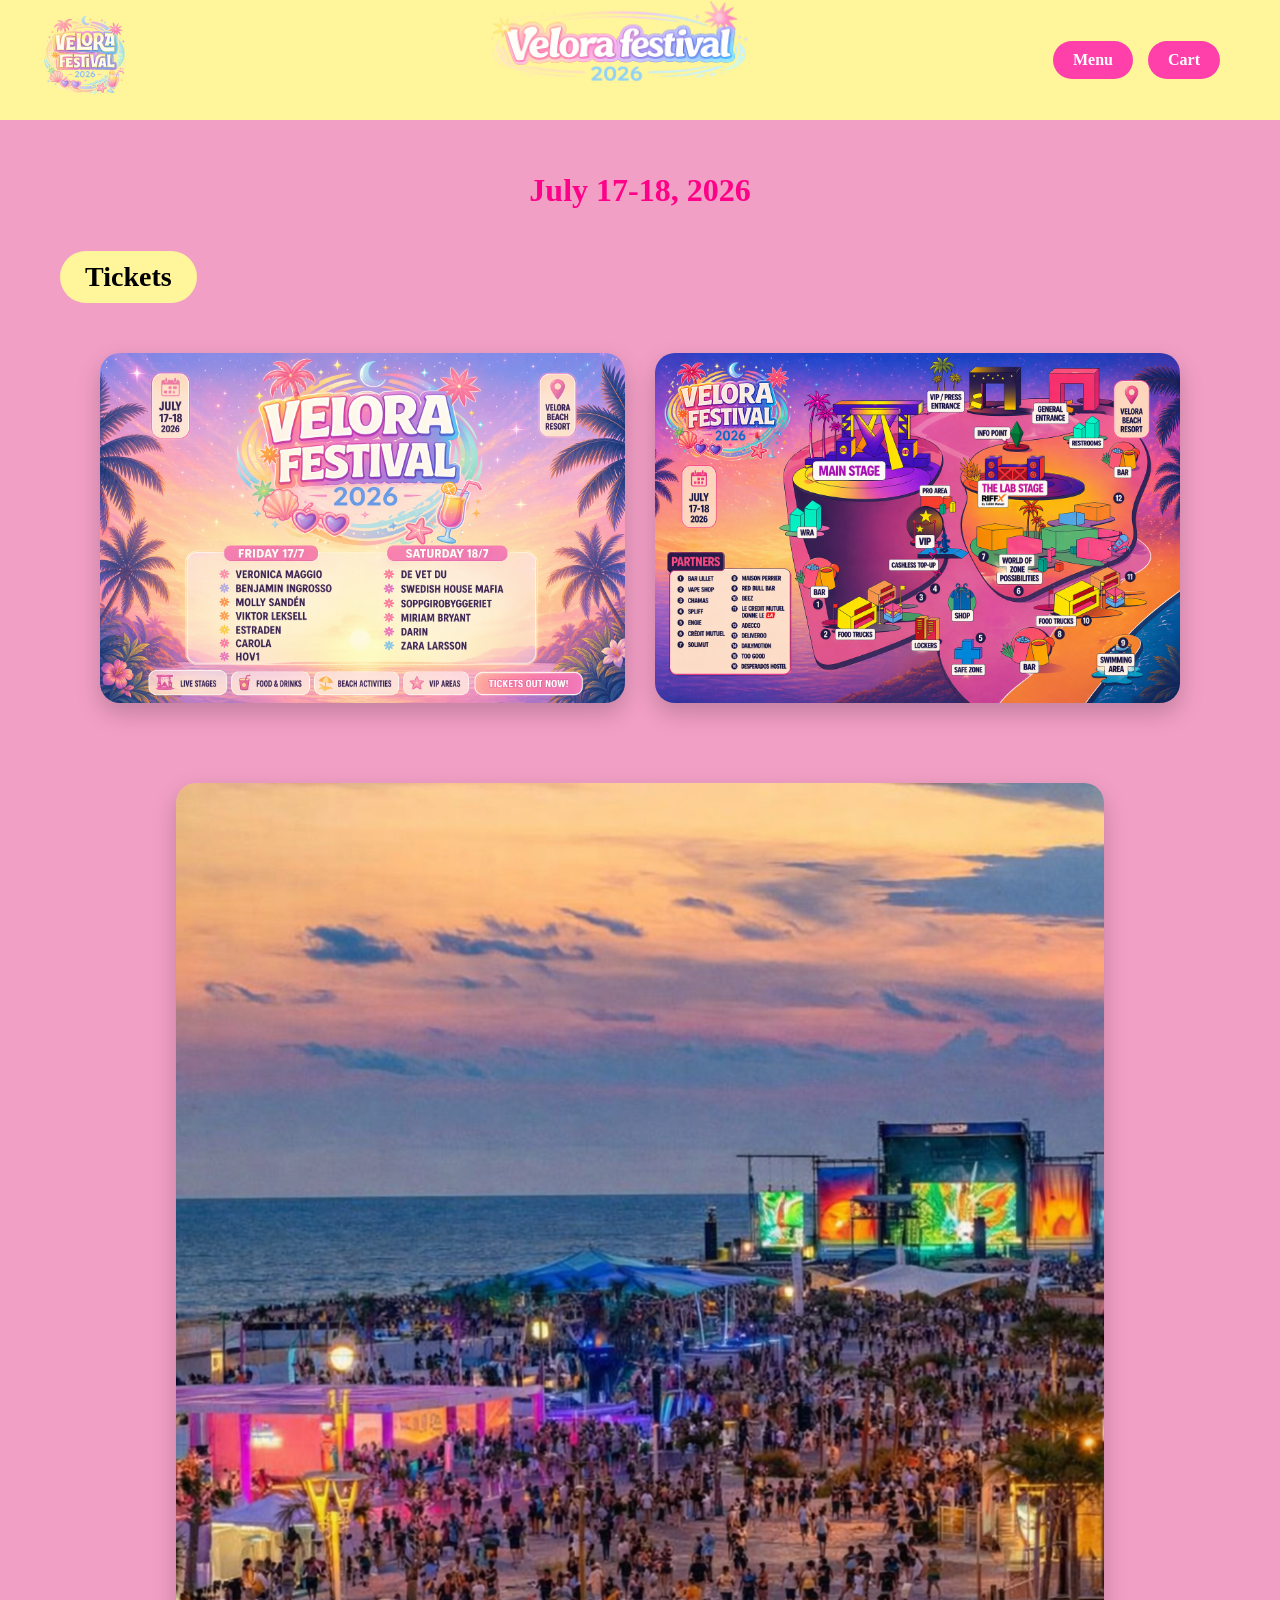
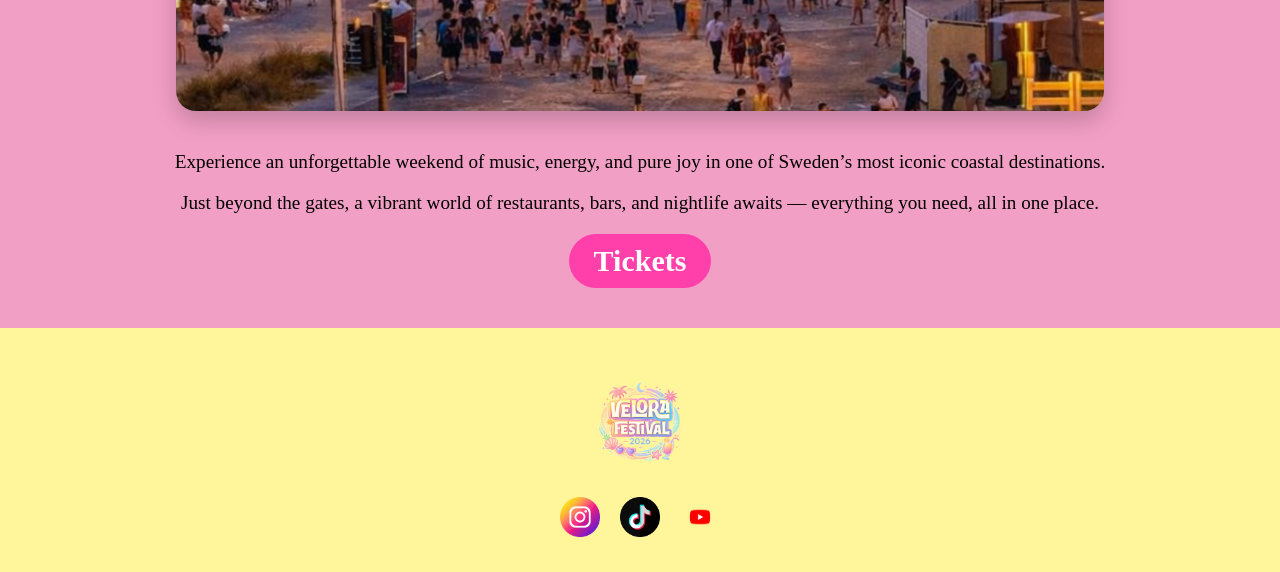
==== HTML/index.html @ 2a01ed22 "fixed logo placement" ====
<!doctype html>
<html lang="en">
  <head>
    <meta charset="UTF-8" />
    <meta name="viewport" content="width=device-width, initial-scale=1.0" />
    <link rel="stylesheet" href="../CSS/main.css" />

    <title>velora.com</title>
  </head>

  <body>
    <main class="container">
      <header class="header">
        <div class="left">
          <a href="index.html">
            <img src="../images/logoall.png" class="logo-small" alt="Logo 1" />
          </a>
        </div>

        <div class="center">
          <a href="index.html">
            <img src="../images/logo.png" class="logo-large" alt="Logo 2" />
          </a>
        </div>

        <div class="nav-right">
          <a href="menu.html" class="menu-btn">Menu</a>
          <a href="cart.html" class="menu-btn">Cart</a>
        </div>
      </header>

      <!--Hero Section-->
      <section class="hero">
        <p class="date">July 17-18, 2026</p>
      </section>

      <a href="ticketpage.html" class="ticket-yellow">Tickets</a>

      <!--Media Section-->
      <section class="gallery">
        <div class="top-images">
          <img src="../images/overview1.png" alt="Festival Overview Artists" />
          <img src="../images/overview2.png" alt="Festival Overview Map" />
        </div>

        <div class="bottom-image">
          <img src="../images/festival_square.png" alt="Festival Image" />
        </div>
      </section>

      <!--Text Section-->
      <section class="text">
        <p>
          Experience an unforgettable weekend of music, energy, and pure joy in
          one of Sweden’s most iconic coastal destinations.
        </p>
        <p>
          Just beyond the gates, a vibrant world of restaurants, bars, and
          nightlife awaits — everything you need, all in one place.
        </p>
      </section>

      <!--Button Section-->
      <a href="ticketpage.html" class="ticket-pink">Tickets</a>
    </main>
    <footer class="menu-footer">
      <a href="index.html">
        <img src="../images/logoall.png" class="logo-small" alt="Logo 1" />
      </a>

      <div class="socials">
        <a href="#">
          <img
            src="../images/instagram.png"
            class="socials-icon"
            alt="Instagram"
          />
        </a>
        <a href="#">
          <img
            src="../images/tiktoklogo.png"
            class="socials-icon"
            alt="TikTok"
          />
        </a>
        <a href="#">
          <img
            src="../images/youtubelogo.webp"
            class="socials-icon"
            alt="YouTube"
          />
        </a>
      </div>
    </footer>
  </body>
</html>
---- CSS/main.css ----
body {
  background-color: rgb(242, 159, 197);
  margin: 0;
  overflow-x: hidden;
  padding-top: 120px;
}

.header {
  background-color: rgb(255, 245, 155);
  height: 120px;
  width: 100%;
  position: fixed;
  top: 0;
  left: 0;
  z-index: 1000;
  display: flex;
  align-items: center;
  justify-content: space-between;
  padding: 0 40px;
  box-sizing: border-box;
}

.center {
  position: absolute;
  left: 50%;
  transform: translateX(-50%);
}
.right {
  margin-left: auto;
  display: flex;
  gap: 15px;
}

.footer {
  background-color: rgb(255, 245, 155);
  height: 80px;
  width: 100%;
  position: fixed;
}
.container {
  width: 100%;
  max-width: 1200px;
  margin: 0 auto;
  padding: 20px;
  box-sizing: border-box;
}

a {
  text-decoration: none;
  color: inherit;
}

.logo-small {
  width: 90px;
  height: auto;
}

.logo-large {
  width: 420px;
  max-width: 90%;
}

.nav {
  display: flex;
  gap: 15px;
}

.menu-btn {
  background: rgb(255, 64, 170);
  color: white;
  border-radius: 40px;
  padding: 10px 20px;
  font-size: 16px;
  font-weight: bold;
}

/*hero*/
.hero {
  text-align: center;
}

.date {
  color: rgb(255, 0, 136);
  font-size: 32px;
  font-weight: bold;
}

.ticket-yellow {
  display: inline-block;
  margin: 10px auto;
  background: rgb(255, 245, 155);
  color: black;
  border: none;
  border-radius: 40px;
  padding: 10px 25px;
  font-size: 28px;
  font-weight: bold;
}
.ticket-pink {
  display: inline-block;
  margin: 20px auto;
  background: rgb(251, 85, 171);
  color: black;
  border: none;
  border-radius: 40px;
  padding: 10px 25px;
  font-size: 28px;
  font-weight: bold;
}

.gallery {
  width: 100%;
}

.top-images {
  display: grid;
  grid-template-columns: 1fr 1fr;
  gap: 30px;
  padding: 40px;
}
.top-images img {
  width: 100%;
  height: auto;
  border-radius: 20px;
  box-shadow: 0 10px 25px rgba(0, 0, 0, 0.2);
}

.top-images img:hover {
  transform: scale(1.03);
  transition: 0.3s ease;
}

.bottom-image img {
  width: 80%;
  display: block;
  margin: 40px auto;
  border-radius: 20px;
  box-shadow: 0 10px 25px rgba(0, 0, 0, 0.2);
}

.text {
  text-align: center;
  font-size: 1.2em;
  color: rgb(0, 0, 0);
}

.artists {
  text-align: center;
  padding: 40px 0;
}

.image-container {
  position: relative;
  width: 95%;
  max-width: 900px;
  margin: 0 auto;
}
.artist-img {
  width: 100%;
  height: auto;
  display: block;
  margin: 0 auto 10px auto;
}
.overlay {
  position: absolute;
  top: 0;
  left: 0;
  width: 100%;
  height: 100%;
  display: flex;
  flex-direction: column;
  justify-content: flex-start;
  align-items: center;
  text-align: center;
  color: white;
}
.overlay h1 {
  color: white;
  font-size: 40px;
  margin: 20px;
}
.columns {
  display: flex;
  justify-content: center;
  gap: 80px;
}
.col {
  width: 40%;
}
.col h2 {
  color: white;
  font-size: 38px;
  margin-bottom: 10px;
}
.col p {
  margin: 8px 0;
  font-size: 28px;
  font-weight: bold;
  color: rgb(255, 255, 255);
}
.ticket-pink {
  display: block;
  margin: 20px auto;
  background: rgb(255, 64, 170);
  color: white;
  border: none;
  border-radius: 40px;
  padding: 10px 25px;
  font-size: 30px;
  font-weight: bold;
  width: fit-content;
}
.tickets-body {
  margin: 0;
  background-color: rgb(242, 159, 197);
  font-family: Georgia, serif;
}

.ticket-title {
  display: block;
  margin: 40px auto;
  text-align: center;
}

.ticket-logo-small {
  width: 140px;
}
.ticket-hero {
  text-align: center;
  margin-top: 20px;
}
.ticket-logo-large {
  width: 440px;
  max-width: 90%;
}
.ticket-list {
  width: 80%;
  margin: 0 auto;
  display: flex;
  flex-direction: column;
  gap: 25px;
}
.ticket-row {
  display: grid;
  grid-template-columns: 150px 1fr 150px;
  align-items: center;
  gap: 30px;
  margin-bottom: 18px;
  background: rgb(247, 189, 219);
  border-radius: 20px;
  padding: 20px;
  box-shadow: 0 8px 20px rgba(0, 0, 0, 0.15);
}
.ticket-row img {
  width: 150px;
  height: 150px;
  object-fit: cover;
}

.ticket-row:hover {
  transform: translateY(-5px);
  box-shadow: 0 12px 25px rgba(0, 0, 0, 0.2);
  transition: 0.2s ease;
}

.ticket-info h2 {
  font-size: 28px;
  margin: 0;
  color: black;
}
.ticket-info p {
  font-size: 22px;
  font-weight: bold;
  margin: 8px 0 0 0;
  color: black;
}
.ticket-row button {
  background: rgb(255, 64, 170);
  color: white;
  border: none;
  border-radius: 40px;
  padding: 16px 18px;
  font-size: 22px;
  font-weight: bold;
  font-family: Georgia, serif;
}
.small-row img {
  width: 145px;
  height: 145px;
}
.small-row {
  margin-top: 35px;
}
.hotel-page {
  width: 1100%;
  max-width: 95%;
  margin: 80px auto 0 auto;
  background: rgb(247, 189, 219);
  padding: 40px 25px 30px;
  box-sizing: border-box;
}
.hotel-title {
  text-align: center;
  color: rgb(255, 0, 140);
  font-size: 48px;
  margin-bottom: 40px;
}
.hotel-subtitle {
  text-align: center;
  color: rgb(255, 62, 168);
  font-size: 32px;
  margin-bottom: 20px;
}
.hotel-description {
  text-align: center;
  color: rgb(255, 99, 185);
  font-size: 28px;
  margin-bottom: 30px;
}
.hotel-list {
  display: flex;
  flex-direction: column;
  gap: 20px;
}
.hotel-card {
  display: flex;
  align-items: center;
  gap: 30px;
}
.hotel-card img {
  width: 450px;
  height: 450px;
  object-fit: cover;
  display: block;
  flex-shrink: 0;
}
.hotel-info h2 {
  font-size: 28px;
  margin: 0 0 18px 0;
  color: black;
}
.hotel-info p {
  font-size: 24px;
  margin: 0 0 10px 0;
  color: black;
}
.book-btn {
  background: rgb(255, 64, 170);
  color: white;
  border: none;
  border-radius: 40px;
  padding: 12px 30px;
  font-size: 18px;
  font-weight: bold;
}
.menu-page {
  background-color: rgb(242, 159, 197);
  margin: 0;
}
.menu-container {
  text-align: center;
  margin-top: 140px;
}
.menu-title {
  font-size: 55px;
  color: rgb(255, 0, 140);
  margin-bottom: 40px;
}
.menu-links {
  display: flex;
  flex-direction: column;
  gap: 20px;
}
.menu-links a {
  text-decoration: none;
  font-size: 28px;
  color: rgb(255, 51, 163);
  font-weight: bold;
}
.menu-circle {
  width: 200px;
  height: 200px;
  border-radius: 50%;
  object-fit: cover;
  margin: 50px auto;
  display: block;
}
.menu-footer {
  background-color: rgb(255, 245, 155);
  width: 100%;
  text-align: center;
  padding: 30px 0;
}
.socials {
  display: flex;
  justify-content: center;
  gap: 20px;
  font-size: 18px;
  font-weight: bold;
}
.socials a {
  text-decoration: none;
  color: black;
}
.socials-icon {
  width: 40px;
  height: 40px;
  object-fit: contain;
}
.cart-body {
  margin: 0;
  padding: 0;
  background: white;
  font-family: Georgia, serif;
}
.cart-page {
  width: 100%;
  min-height: 100vh;
  background: rgb(247, 189, 219);
}
.cart-header {
  height: 90px;
  background: rgb(255, 245, 155);
  display: flex;
  align-items: center;
  justify-content: space-between;
  padding: 0 10px;
}
.cart-header .logo-small {
  width: 90px;
}
.cart-nav {
  display: flex;
  align-items: center;
  gap: 12px;
}
.cart-icon {
  font-size: 28px;
}
.menu-btn {
  background: rgb(255, 64, 170);
  color: white;
  border-radius: 40px;
  padding: 10px 20px;
  font-size: 16px;
  font-weight: bold;
}
.cart-content {
  flex: 1;
  padding: 40px 20px;
  max-width: 900px;
  margin: 0 auto;
  text-align: center;
}
.cart-title-row {
  position: relative;
  margin-top: 40px;
  text-align: center;
}
.cart-title-row h1 {
  margin: 0;
  color: rgb(76, 166, 255);
  font-size: 34px;
}
.black-arrow {
  position: static;
}
.cart-item {
  display: flex;
  flex-direction: column;
  align-items: center;
  gap: 15px;
  margin-top: 50px;
}
.cart-item img {
  width: 85px;
  height: 85px;
  object-fit: cover;
}
.cart-item h2 {
  font-size: 19px;
  margin: 0;
}
.cart-item p {
  font-size: 20px;
  font-weight: bold;
  margin: 4px 0;
}
.cart-buttons {
  margin-top: 80px;
  display: flex;
  justify-content: center;
  gap: 80px;
}
.total-price {
  text-align: center;
  margin-top: 60px;
  font-size: 22px;
}
.cart-buttons {
  margin-top: 50px;
  display: flex;
  justify-content: center;
  gap: 30px;
}
.continue-btn,
.payment-btn {
  border: none;
  border-radius: 999px;
  color: white;
  font-weight: bold;
  font-family: Georgia, serif;
  font-size: 18px;
  padding: 12px 28px;
}
.continue-btn {
  background: rgb(255, 64, 170);
}
.payment-btn {
  background: rgb(76, 166, 255);
}
.cart-page {
  display: flex;
  flex-direction: column;
  min-height: 100vh;
}
.cart-content {
  flex: 1;
}
.cart-footer {
  background-color: rgb(255, 245, 155);
  width: 100%;
  text-align: center;
  padding: 12px 0 20px;
}
.footer-logo {
  width: 210px;
}

.nav-right {
  display: flex;
  gap: 15px;
  margin-right: 20px;
}
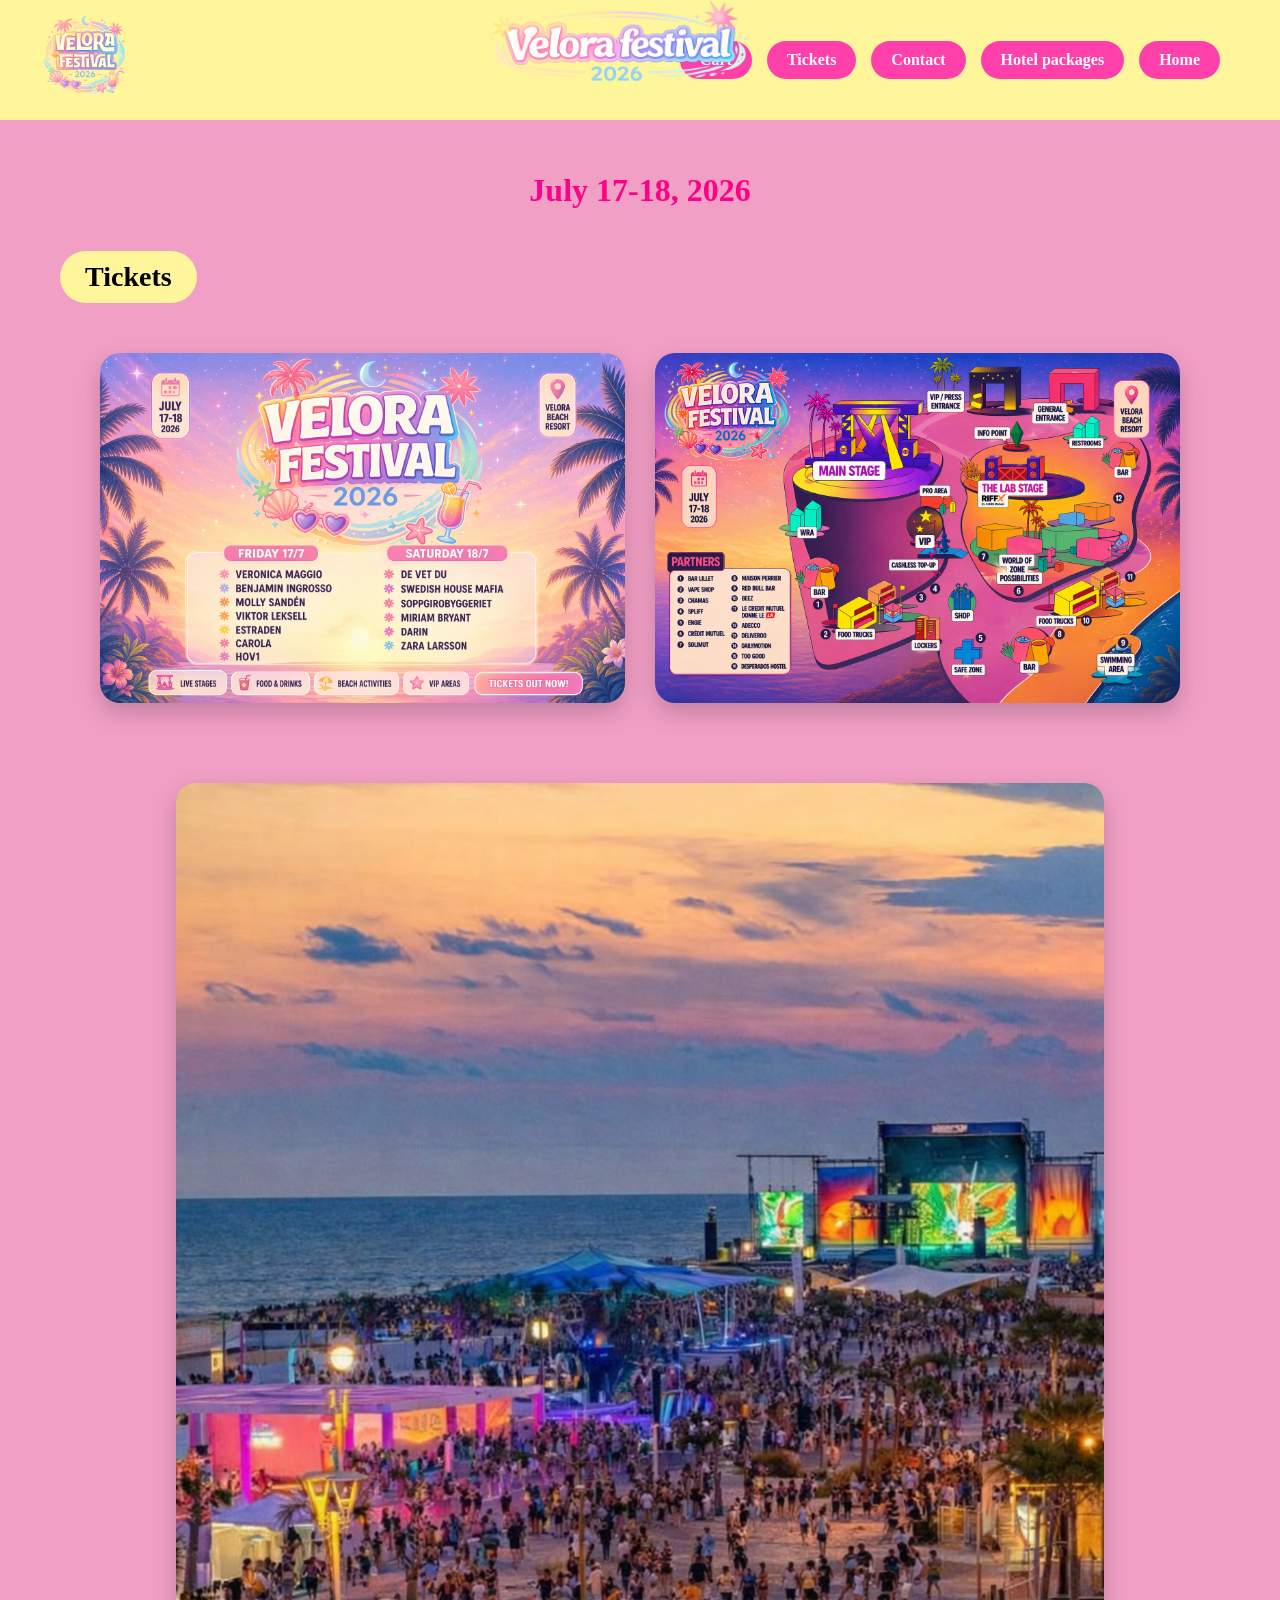
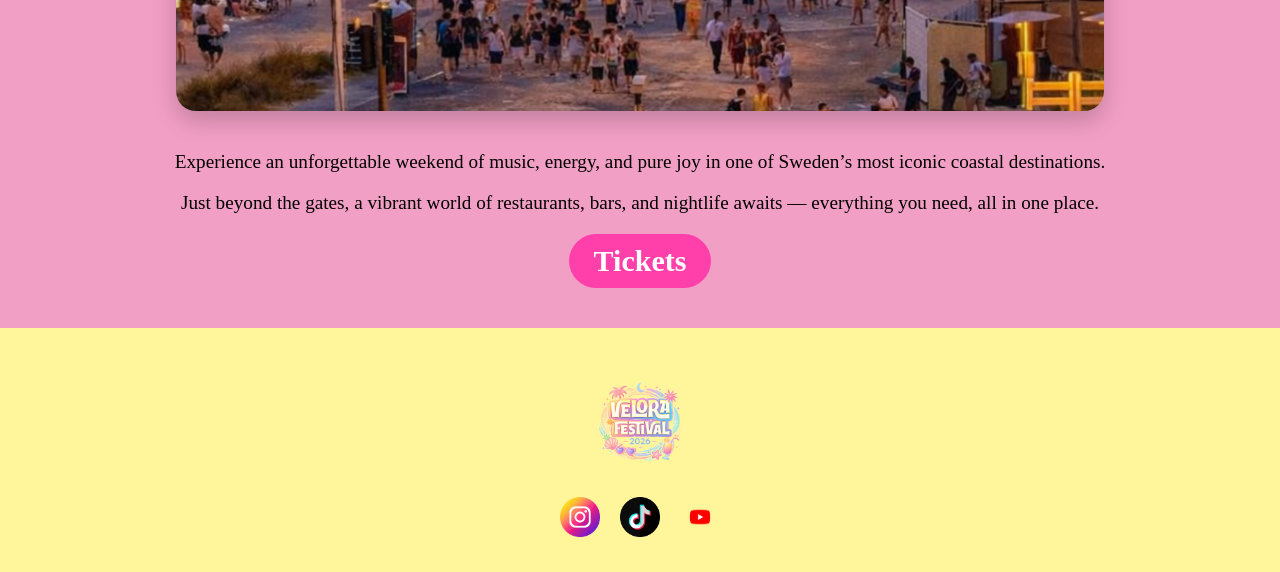
==== commit 6c59a969: "Edited header" ====
--- a/HTML/index.html
+++ b/HTML/index.html
@@ -24,8 +24,12 @@
         </div>
 
         <div class="nav-right">
-          <a href="menu.html" class="menu-btn">Menu</a>
           <a href="cart.html" class="menu-btn">Cart</a>
+
+          <a href="ticketpage.html" class="menu-btn">Tickets</a>
+          <a href="contact.html" class="menu-btn">Contact</a>
+          <a href="hotelpackages.html" class="menu-btn">Hotel packages</a>
+          <a href="index.html" class="menu-btn">Home</a>
         </div>
       </header>
 
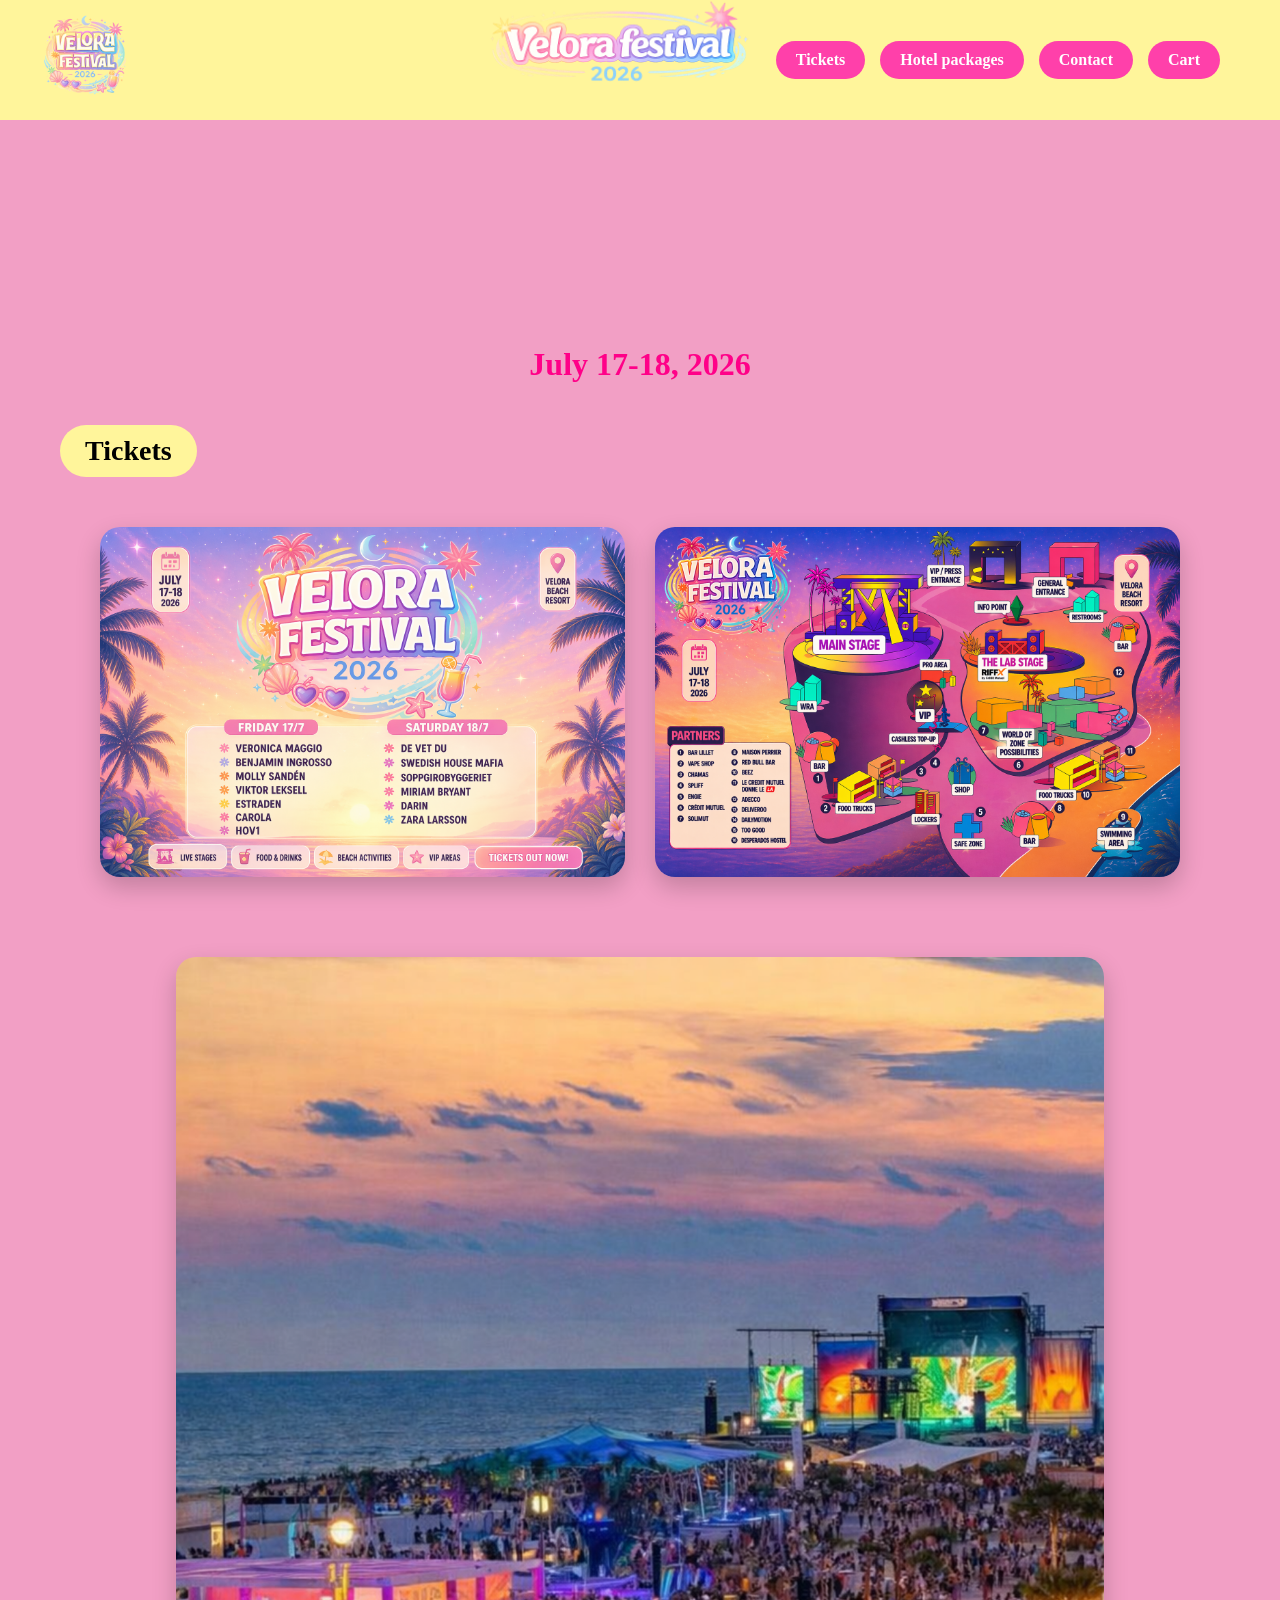
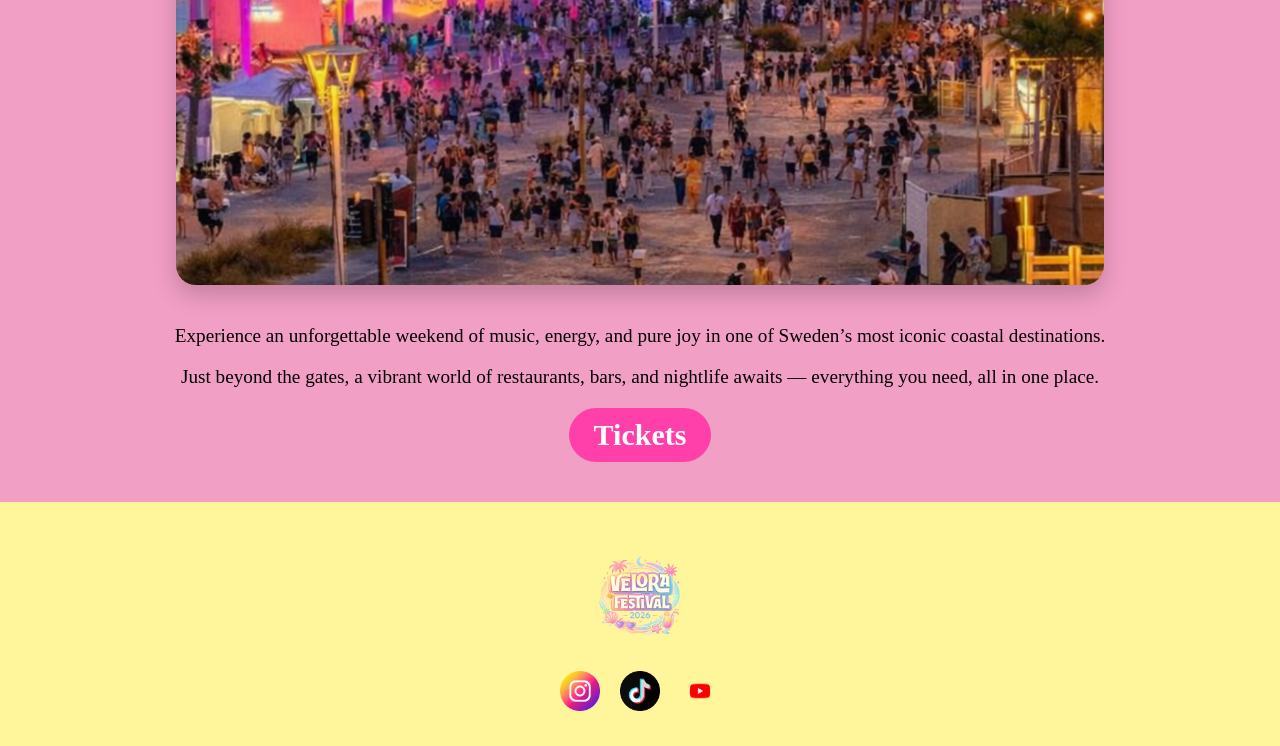
==== commit 00cc4988: "Amount button in ticket Added a amount button on ticketpage.html. next step is to be able to put it " ====
--- a/HTML/index.html
+++ b/HTML/index.html
@@ -24,17 +24,19 @@
         </div>
 
         <div class="nav-right">
-          <a href="cart.html" class="menu-btn">Cart</a>
 
           <a href="ticketpage.html" class="menu-btn">Tickets</a>
-          <a href="contact.html" class="menu-btn">Contact</a>
           <a href="hotelpackages.html" class="menu-btn">Hotel packages</a>
-          <a href="index.html" class="menu-btn">Home</a>
+           <a href="contact.html" class="menu-btn">Contact</a>
+          <a href="cart.html" class="menu-btn">Cart</a>
         </div>
       </header>
 
       <!--Hero Section-->
       <section class="hero">
+        <video autoplay muted loop playinline class="hero-video">
+          <source src="../videos/hero.mp4" type="video/mp4" />
+        </video>
         <p class="date">July 17-18, 2026</p>
       </section>
 
--- a/CSS/main.css
+++ b/CSS/main.css
@@ -2,7 +2,7 @@
   background-color: rgb(242, 159, 197);
   margin: 0;
   overflow-x: hidden;
-  padding-top: 120px;
+  padding-top: 140px;
 }
 
 .header {
@@ -234,26 +234,26 @@
   max-width: 90%;
 }
 .ticket-list {
-  width: 80%;
+  width: 75%;
   margin: 0 auto;
   display: flex;
   flex-direction: column;
   gap: 25px;
 }
 .ticket-row {
-  display: grid;
-  grid-template-columns: 150px 1fr 150px;
-  align-items: center;
-  gap: 30px;
-  margin-bottom: 18px;
+  display: flex;
+  grid-template-columns: 140px 1fr 150px;
+  align-items: center;
+  gap: 25px;
+  margin-bottom: 25px;
   background: rgb(247, 189, 219);
   border-radius: 20px;
   padding: 20px;
   box-shadow: 0 8px 20px rgba(0, 0, 0, 0.15);
 }
 .ticket-row img {
-  width: 150px;
-  height: 150px;
+  width: 140px;
+  height: 140px;
   object-fit: cover;
 }
 
@@ -356,12 +356,19 @@
 .menu-page {
   background-color: rgb(242, 159, 197);
   margin: 0;
+  min-height: 100vh;
+  display: flex;
+  flex-direction: column;
 }
 .menu-container {
-  text-align: center;
-  margin-top: 140px;
+  flex: 1;
+  display: flex;
+  flex-direction: column;
+  justify-content: center;
+  align-items: center;
 }
 .menu-title {
+  text-align: center;
   font-size: 55px;
   color: rgb(255, 0, 140);
   margin-bottom: 40px;
@@ -369,13 +376,18 @@
 .menu-links {
   display: flex;
   flex-direction: column;
+  align-items: center;
   gap: 20px;
 }
 .menu-links a {
-  text-decoration: none;
-  font-size: 28px;
-  color: rgb(255, 51, 163);
-  font-weight: bold;
+  display: inline-block;
+  background: rgb (255, 64, 170);
+  color: white;
+  font-size: 18px;
+  padding: 10px 20px;
+  border-radius: 30px;
+  width: 200px;
+  text-align: center;
 }
 .menu-circle {
   width: 200px;
@@ -542,3 +554,35 @@
   gap: 15px;
   margin-right: 20px;
 }
+.ticket-actions {
+  margin-left: auto;
+  display: flex;
+  flex-direction: row;
+  align-items: center;
+  gap: 10px;
+}
+.ticket-quantity {
+  width: 60px;
+  padding: 5px;
+  border-radius: 20px;
+  border: none;
+  text-align: center;
+  font-size: 15px;
+  font-family: Georgia, serif;
+}
+.add-cart-btn {
+  width: 140px;
+  padding: 10px 16px;
+  background: rgb(255, 64, 170);
+  color: white;
+  border: none;
+  border-radius: 40px;
+  padding: 12px 18px;
+  font-size: 20px;
+  font-weight: bold;
+  font-family: Georgia, serif;
+  cursor: pointer;
+}
+.add-cart-btn:hover {
+  background: rgb(220, 40, 140);
+}
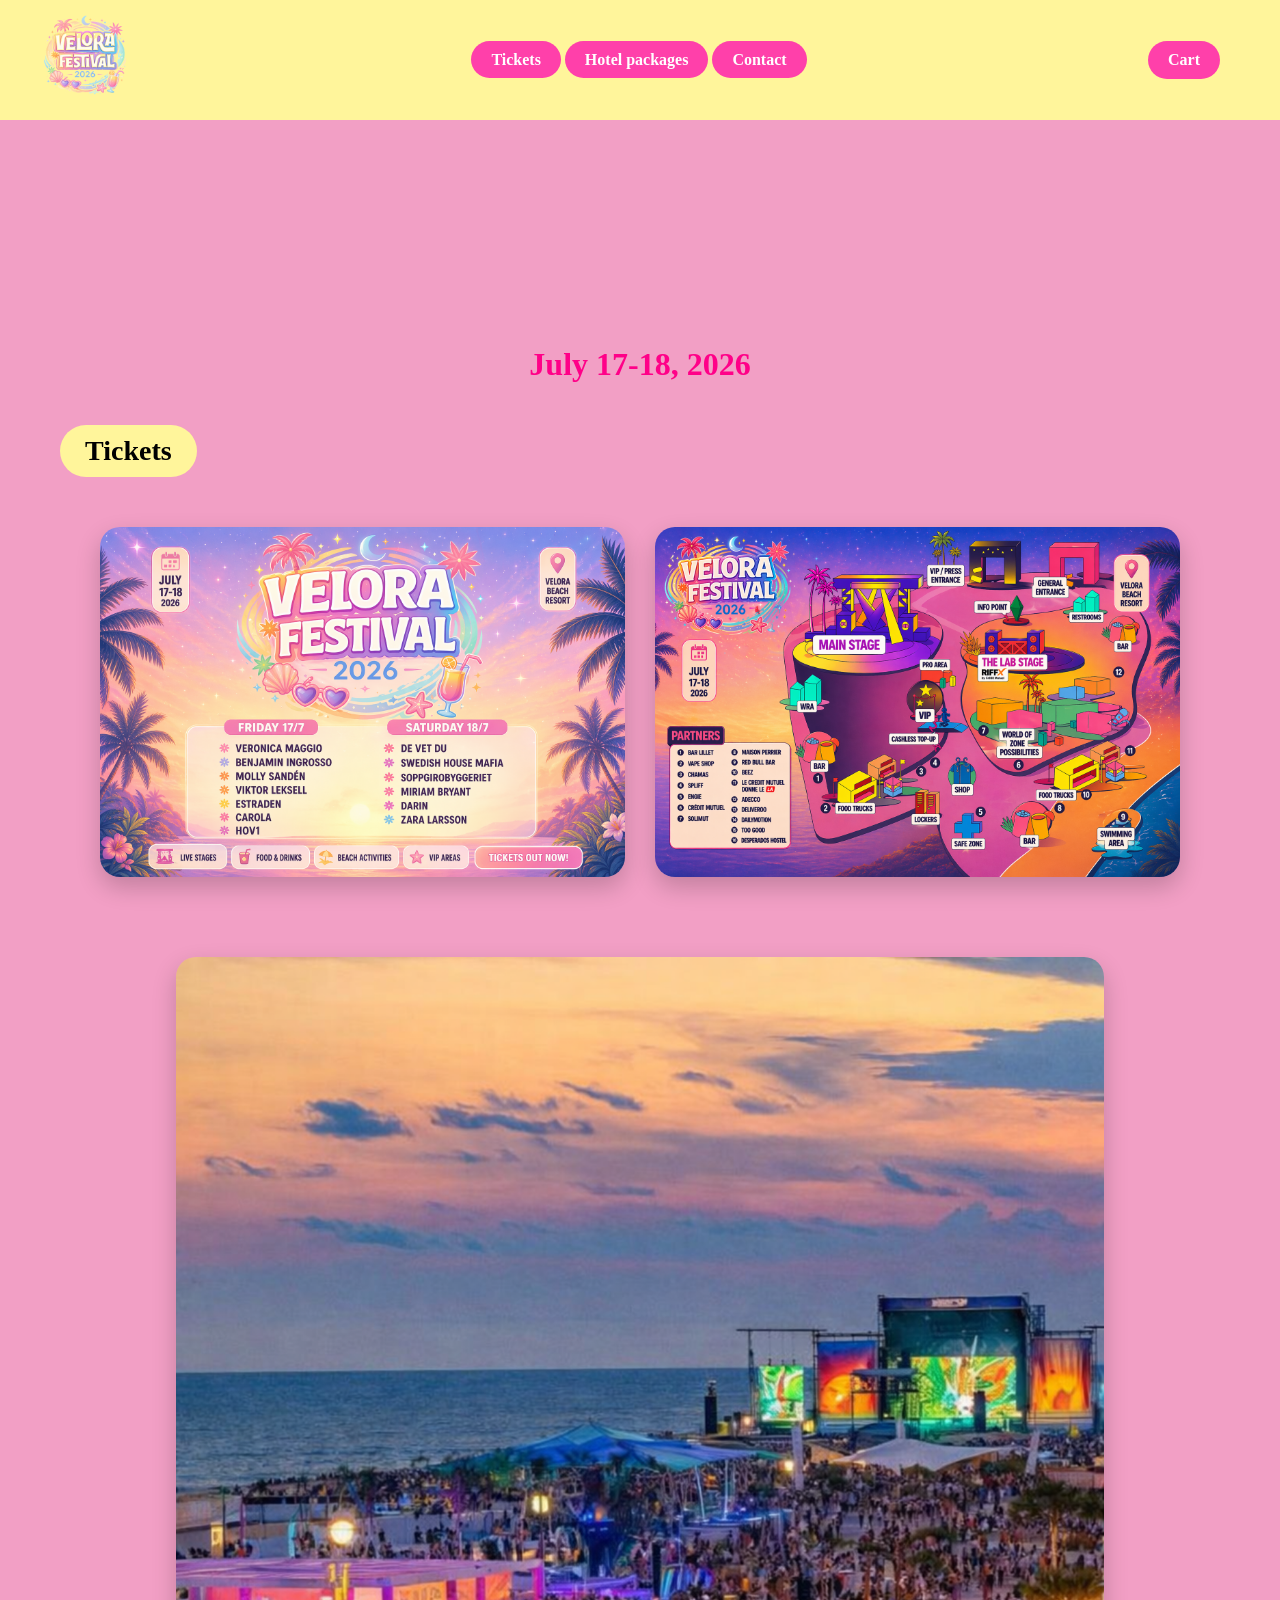
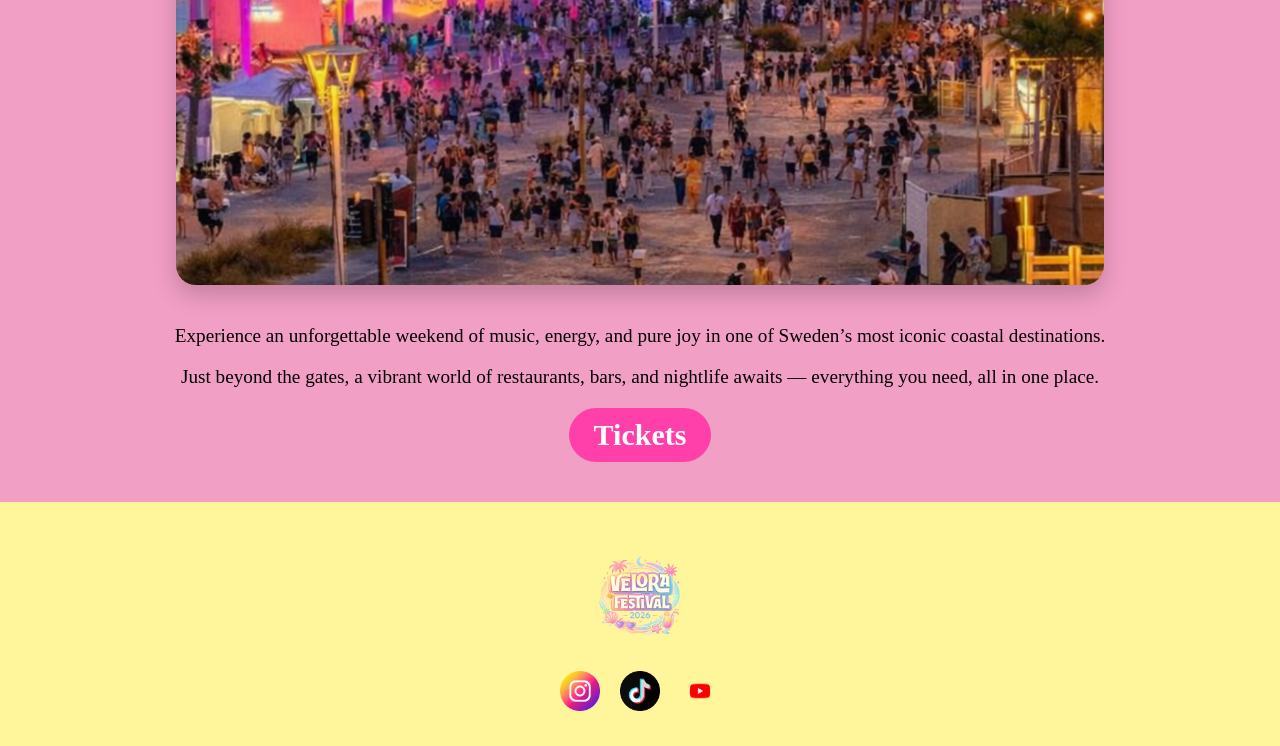
==== commit 95184c4b: "small changes" ====
--- a/HTML/index.html
+++ b/HTML/index.html
@@ -17,18 +17,16 @@
           </a>
         </div>
 
-        <div class="center">
-          <a href="index.html">
-            <img src="../images/logo.png" class="logo-large" alt="Logo 2" />
-          </a>
-        </div>
-
-        <div class="nav-right">
-
+          <div class="nav-center">
           <a href="ticketpage.html" class="menu-btn">Tickets</a>
           <a href="hotelpackages.html" class="menu-btn">Hotel packages</a>
-           <a href="contact.html" class="menu-btn">Contact</a>
-          <a href="cart.html" class="menu-btn">Cart</a>
+          <a href="contact.html" class="menu-btn">Contact</a>
+          </div>
+
+          <div class="nav-right">
+          <a href="cart.html" class="menu-btn cart-link">
+            Cart <span id="cart-count" class="cart-badge"></span>
+          </a>
         </div>
       </header>
 
@@ -98,5 +96,6 @@
         </a>
       </div>
     </footer>
+    <script src="../JS/script.JS"></script>
   </body>
 </html>
--- a/CSS/main.css
+++ b/CSS/main.css
@@ -449,25 +449,15 @@
 .cart-icon {
   font-size: 28px;
 }
-.menu-btn {
-  background: rgb(255, 64, 170);
-  color: white;
-  border-radius: 40px;
-  padding: 10px 20px;
-  font-size: 16px;
-  font-weight: bold;
-}
 .cart-content {
   flex: 1;
-  padding: 40px 20px;
+  padding-top: 140px;
   max-width: 900px;
   margin: 0 auto;
   text-align: center;
 }
 .cart-title-row {
   position: relative;
-  margin-top: 40px;
-  text-align: center;
 }
 .cart-title-row h1 {
   margin: 0;
@@ -475,7 +465,11 @@
   font-size: 34px;
 }
 .black-arrow {
-  position: static;
+  position: absolute;
+  left: 5px;
+  top: 50%;
+  transform: translateY(-50%);
+  font-size: 24px;
 }
 .cart-item {
   display: flex;
@@ -586,3 +580,19 @@
 .add-cart-btn:hover {
   background: rgb(220, 40, 140);
 }
+.cart-ticket {
+  background: rgb(247, 189, 219);
+  border-radius: 20px;
+  padding: 20px;
+  margin: 20px auto;
+  max-width: 500px;
+  box-shadow: 0 8px 20px rgba(0, 0, 0, 0.15);
+}
+.cart-ticket button {
+  background: rgb(255, 64, 170);
+  color: white;
+  border: none;
+  border-radius: 40px;
+  padding: 10px 20px;
+  font-weight: bold;
+}
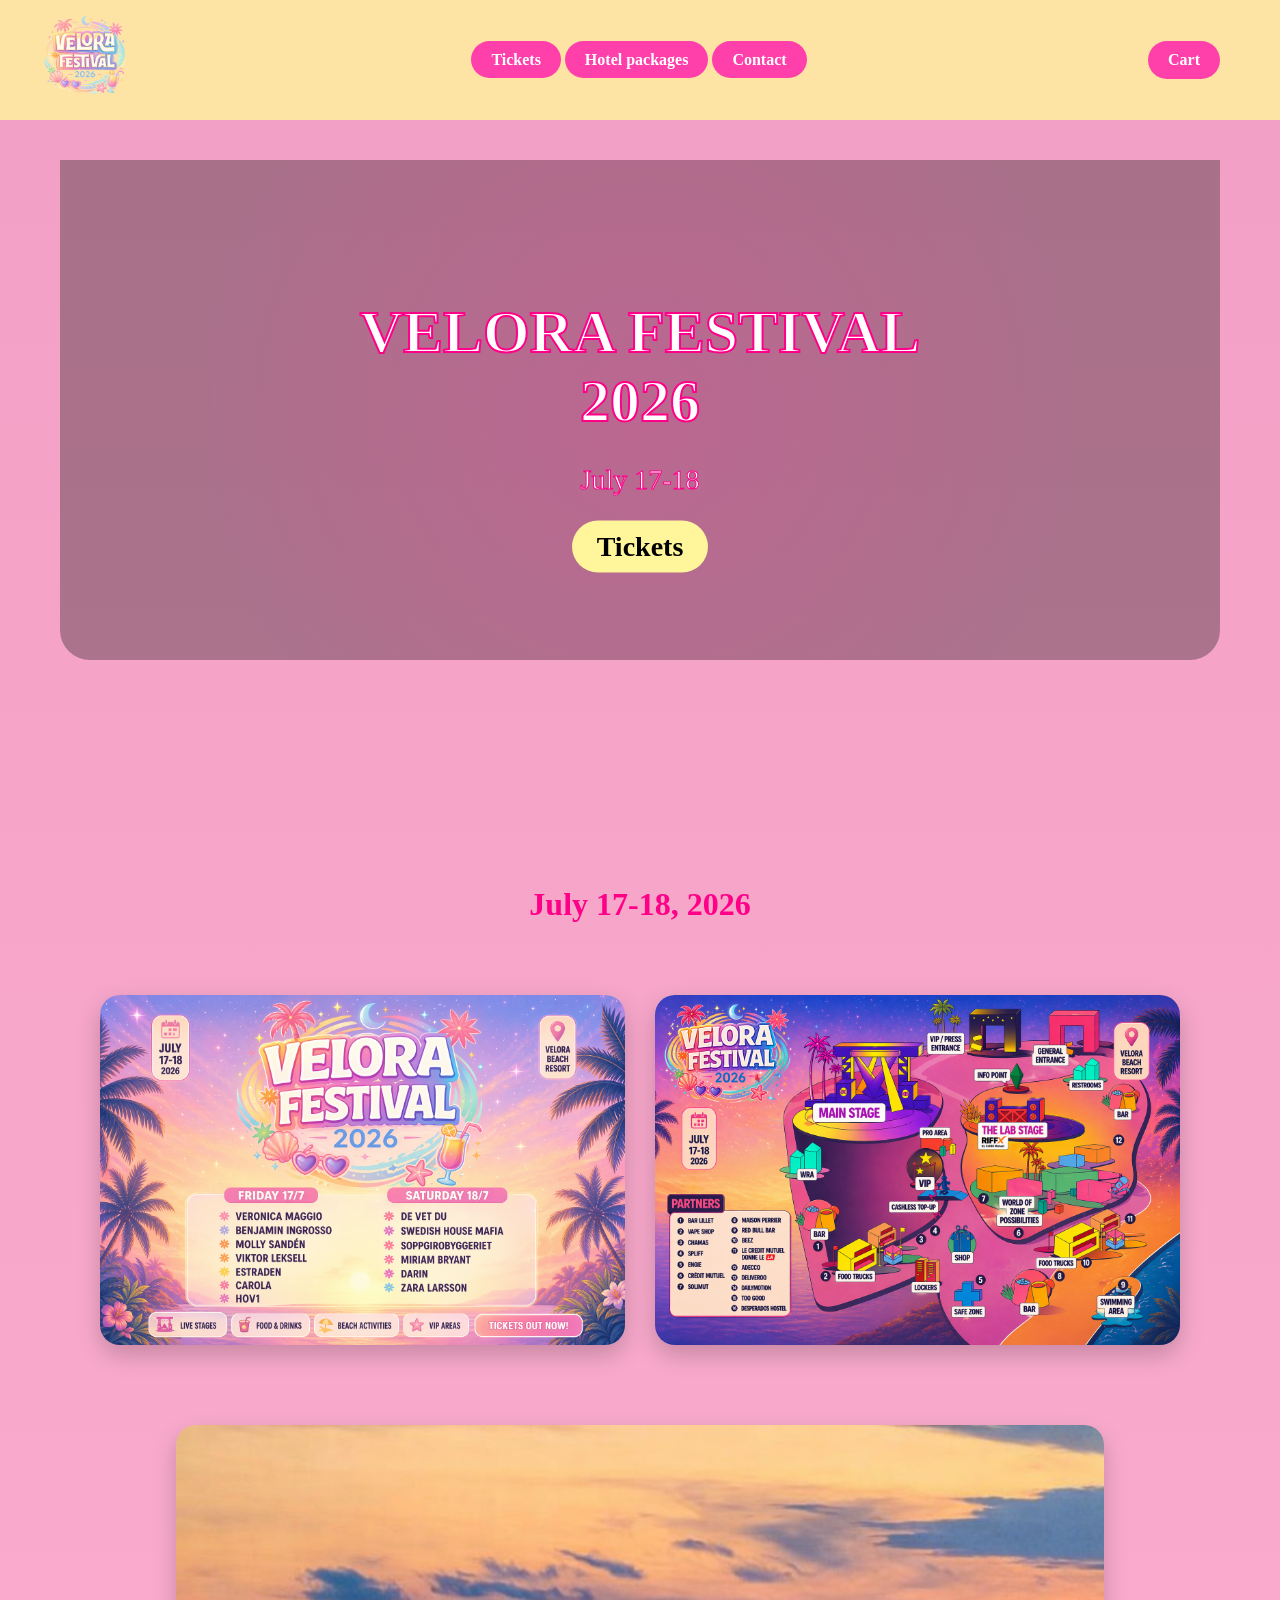
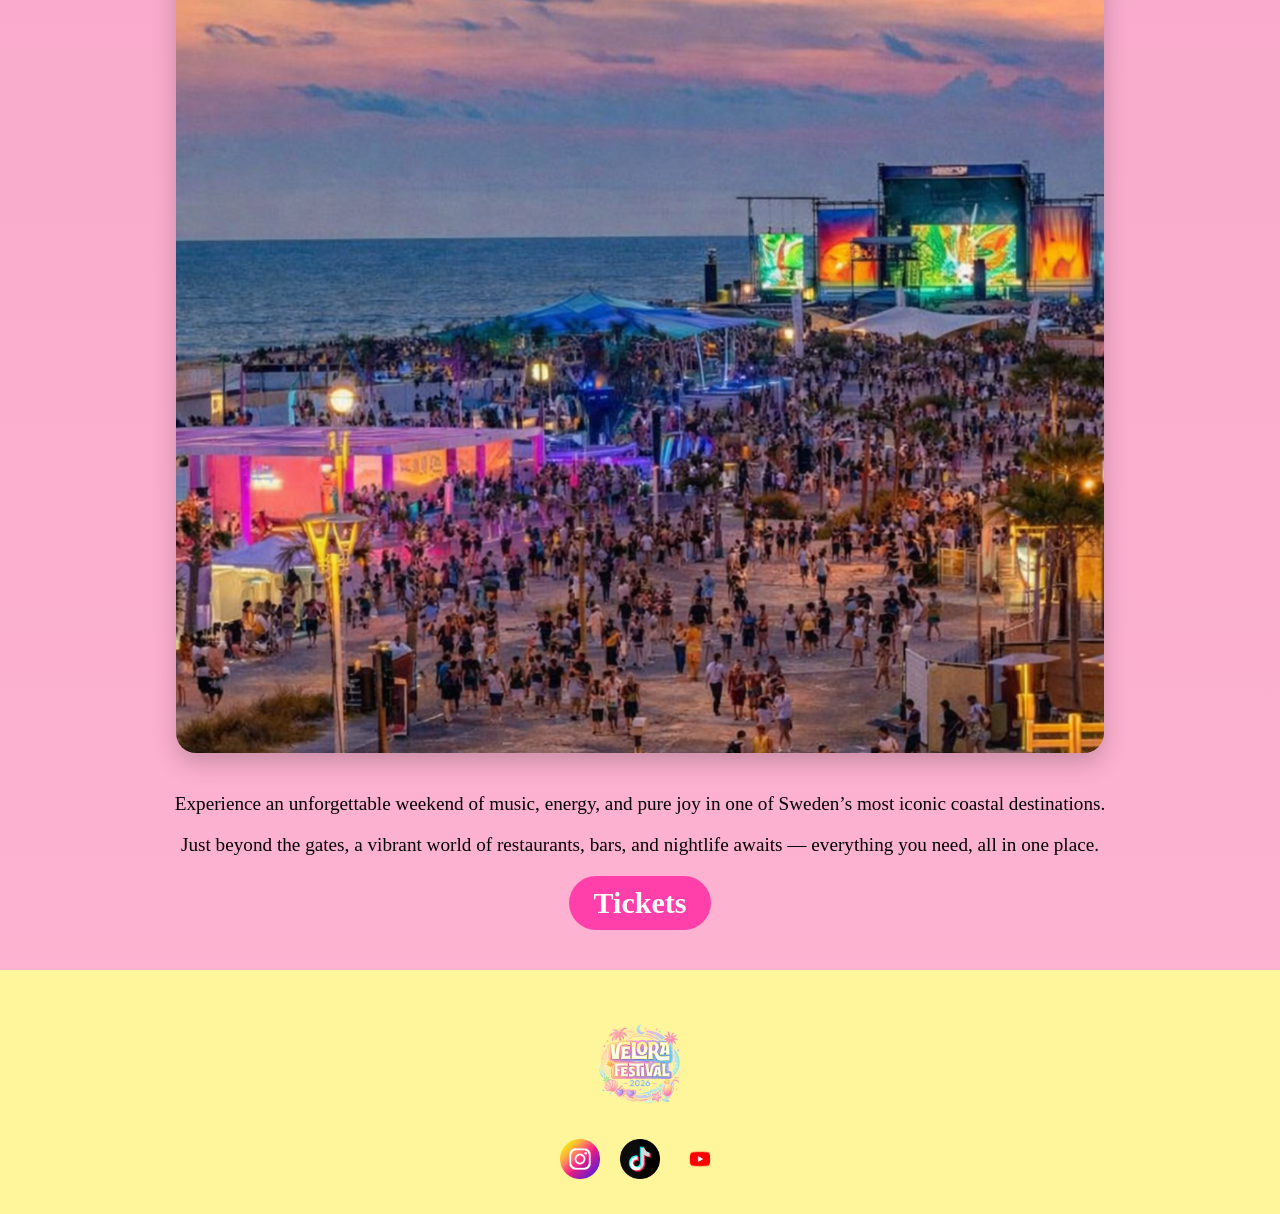
==== commit 65bd3a9f: "video + layout" ====
--- a/HTML/index.html
+++ b/HTML/index.html
@@ -17,18 +17,34 @@
           </a>
         </div>
 
-          <div class="nav-center">
+        <div class="nav-center">
           <a href="ticketpage.html" class="menu-btn">Tickets</a>
           <a href="hotelpackages.html" class="menu-btn">Hotel packages</a>
           <a href="contact.html" class="menu-btn">Contact</a>
-          </div>
+        </div>
 
-          <div class="nav-right">
+        <div class="nav-right">
           <a href="cart.html" class="menu-btn cart-link">
             Cart <span id="cart-count" class="cart-badge"></span>
           </a>
         </div>
       </header>
+
+      <section class="video-hero">
+        <video autoplay muted loop playsinline class="bg-video">
+          <source src="../videos/videos/festival.mp4" type="video/mp4" />
+        </video>
+
+        <div class="video-overlay"></div>
+
+        <div class="hero-content">
+          <h1 class="hero-title">VELORA FESTIVAL 2026</h1>
+          <p class="hero-date">July 17-18</p>
+          <a href="ticketpage.html" class="ticket-yellow hero-btn">Tickets</a>
+        </div>
+
+        <div class="gallery fade-in"></div>
+      </section>
 
       <!--Hero Section-->
       <section class="hero">
@@ -37,8 +53,6 @@
         </video>
         <p class="date">July 17-18, 2026</p>
       </section>
-
-      <a href="ticketpage.html" class="ticket-yellow">Tickets</a>
 
       <!--Media Section-->
       <section class="gallery">
--- a/CSS/main.css
+++ b/CSS/main.css
@@ -18,6 +18,8 @@
   justify-content: space-between;
   padding: 0 40px;
   box-sizing: border-box;
+  backdrop-filter: blur(12px);
+  background: rgba(255, 245, 155, 0.8);
 }
 
 .center {
@@ -72,11 +74,18 @@
   padding: 10px 20px;
   font-size: 16px;
   font-weight: bold;
+  transition: all 0.3s ease;
+}
+
+.menu-btn:hover {
+  box-shadow: 0 0 15px rgba(255, 64, 170, 0.7);
+  transform: translateY(-2px);
 }
 
 /*hero*/
 .hero {
   text-align: center;
+  margin-top: 40px;
 }
 
 .date {
@@ -95,7 +104,14 @@
   padding: 10px 25px;
   font-size: 28px;
   font-weight: bold;
-}
+  transition: all 0.3s ease;
+}
+
+.ticket-yellow:hover {
+  box-shadow: 0 0 20px rgba(255, 245, 155, 0.8);
+  transform: scale(1.05);
+}
+
 .ticket-pink {
   display: inline-block;
   margin: 20px auto;
@@ -509,7 +525,7 @@
   justify-content: center;
   gap: 30px;
 }
-.continue-btn,
+
 .payment-btn {
   border: none;
   border-radius: 999px;
@@ -596,3 +612,115 @@
   padding: 10px 20px;
   font-weight: bold;
 }
+
+.video-hero {
+  position: relative;
+  width: 100%;
+  height: 500px;
+  overflow: hidden;
+  border-bottom-left-radius: 30px;
+  border-bottom-right-radius: 30px;
+}
+
+.video-hero::after {
+  content: "";
+  position: absolute;
+  width: 100%;
+  height: 100%;
+  background: radial-gradient(circle, rgba(255, 64, 170, 0.2), transparent 70%);
+  top: 0;
+  left: 0;
+}
+
+.bg-video {
+  position: absolute;
+  top: 50%;
+  left: 50%;
+  transform: translate(-50%, -50%);
+  height: 100%;
+  width: auto;
+  min-width: 100%;
+  object-fit: cover;
+  z-index: -1;
+}
+
+.video-overlay {
+  position: absolute;
+  top: 0;
+  left: 0;
+  width: 100%;
+  height: 100%;
+  background: rgba(0, 0, 0, 0.3);
+}
+
+.hero-content {
+  position: absolute;
+  top: 50%;
+  left: 50%;
+  transform: translate(-50%, -50%);
+  text-align: center;
+  color: white;
+  z-index: 2;
+}
+
+.hero-title {
+  font-size: 60px;
+  font-weight: bold;
+  margin-bottom: 10px;
+  color: white;
+  -webkit-text-stroke: 2px rgb(255, 0, 136);
+}
+
+.hero-date {
+  font-size: 28px;
+  margin-bottom: 25px;
+  color: white;
+  -webkit-text-stroke: 1px rgb(255, 0, 136);
+}
+
+.hero-btn {
+  display: inline-block;
+  margin: 0 auto;
+  animation: float 3s ease-in-out infinite;
+}
+
+@keyframes float {
+  0% {
+    transform: translateY(0);
+  }
+  50% {
+    transform: translateY(-6px);
+  }
+  100% {
+    transform: translateY(0);
+  }
+}
+
+img {
+  transition:
+    transform 0.4s ease,
+    box-shadow 0.4s ease;
+}
+
+img:hover {
+  transform: scale(1.03);
+}
+
+.fade-in {
+  opacity: 0;
+  transform: translateY(40px);
+  transition: all 0.8s ease;
+}
+
+.fade-in.show {
+  opacity: 1;
+  transform: translateY(0);
+}
+
+body {
+  background: linear-gradient(
+    180deg,
+    rgb(242, 159, 197) 0%,
+    rgb(255, 180, 210) 100%
+  );
+}
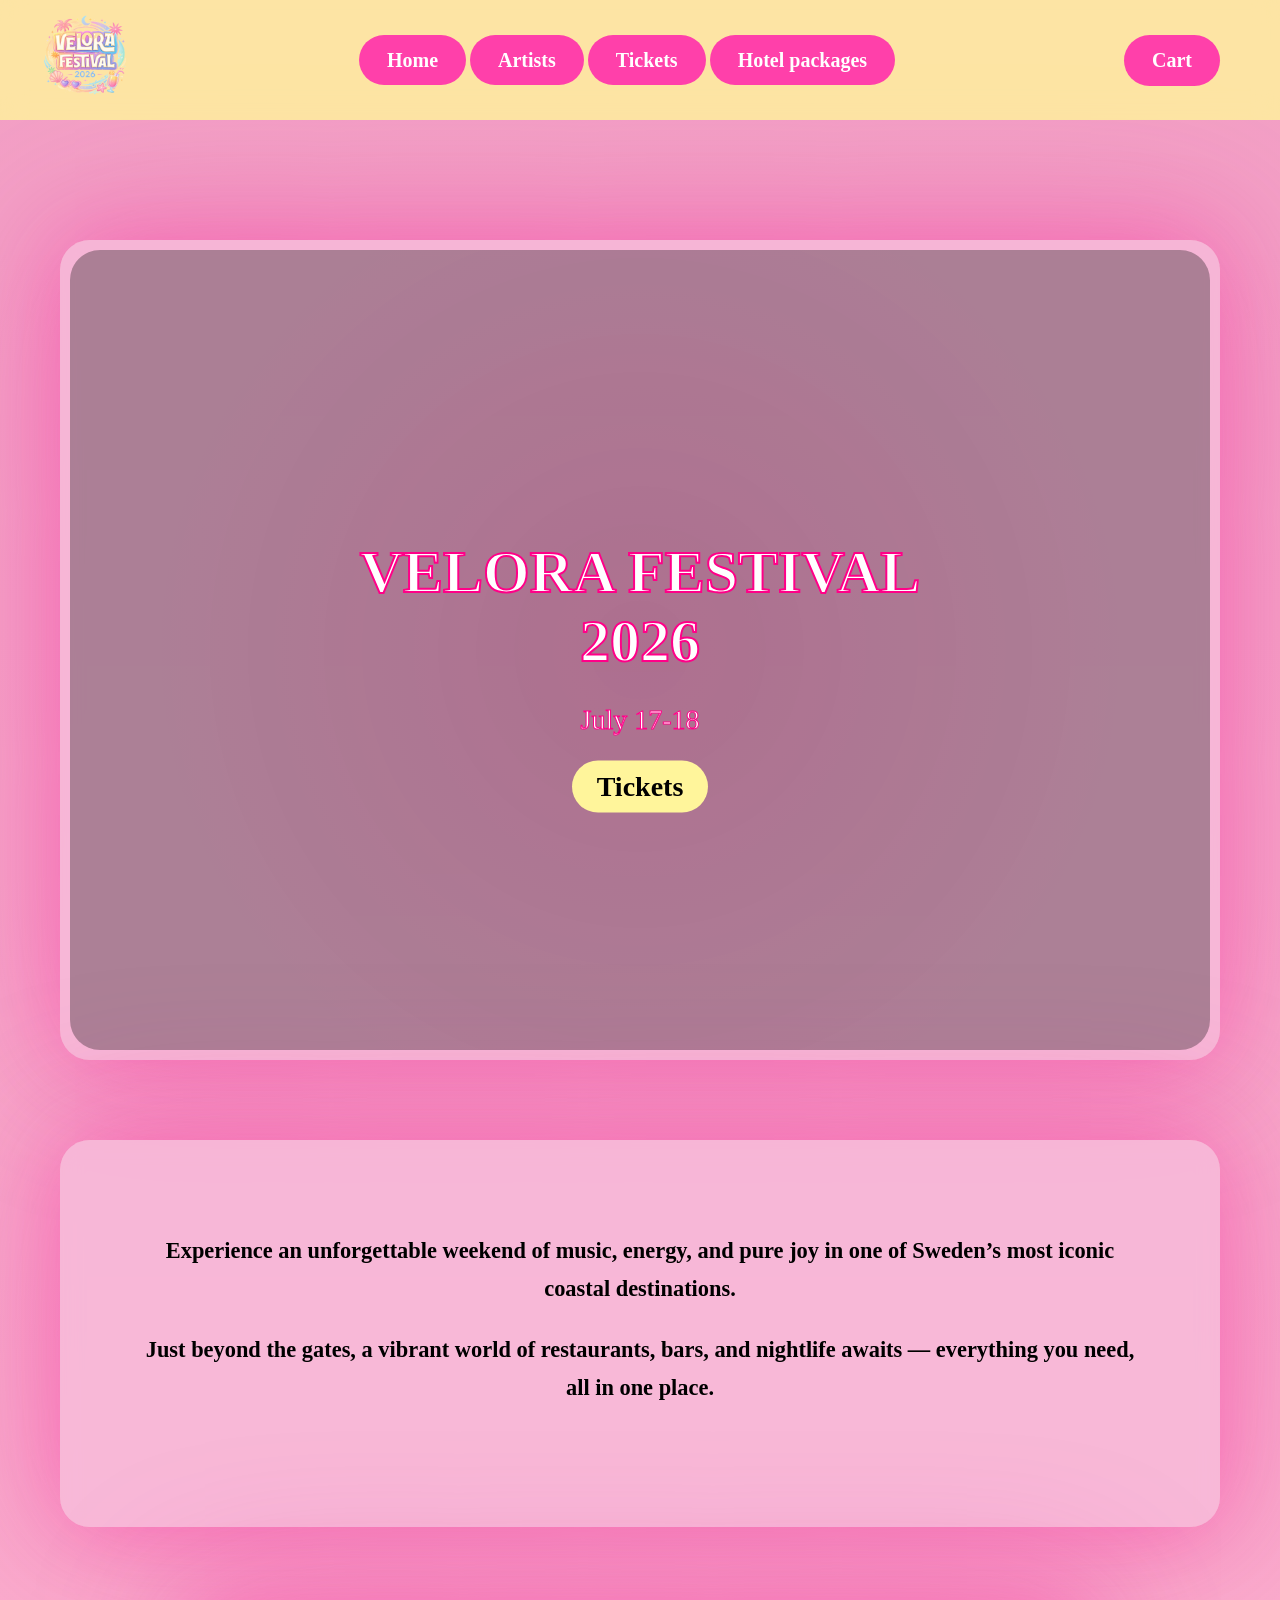
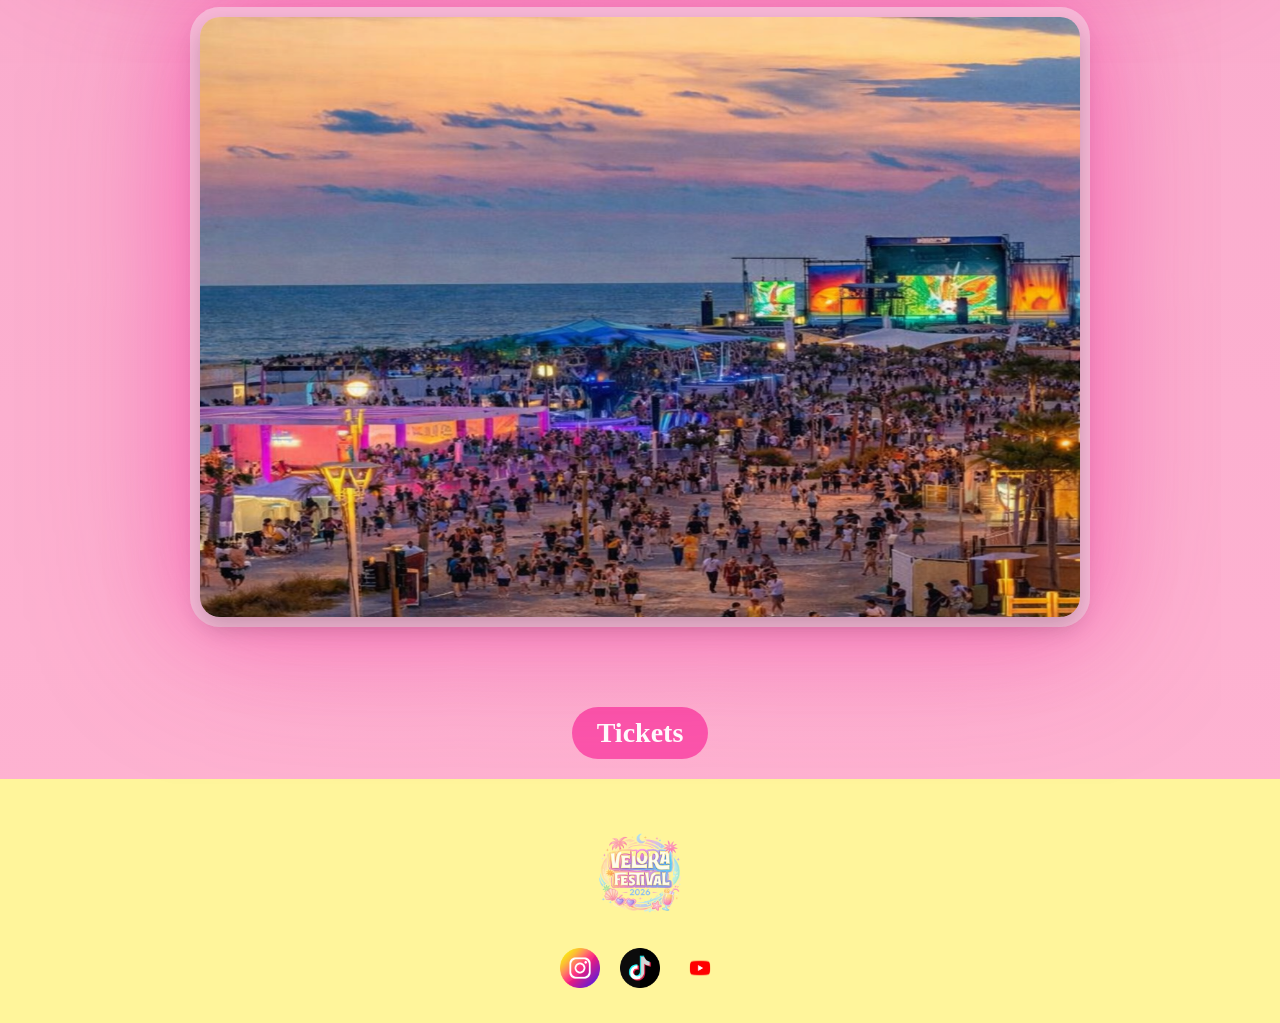
==== commit 24f865b4: "Smaller Design changes Small changes (design)" ====
--- a/HTML/index.html
+++ b/HTML/index.html
@@ -18,9 +18,10 @@
         </div>
 
         <div class="nav-center">
+          <a href="index.html" class="menu-btn">Home</a>
+          <a href="artists.html" class="menu-btn">Artists</a>
           <a href="ticketpage.html" class="menu-btn">Tickets</a>
           <a href="hotelpackages.html" class="menu-btn">Hotel packages</a>
-          <a href="contact.html" class="menu-btn">Contact</a>
         </div>
 
         <div class="nav-right">
@@ -29,14 +30,15 @@
           </a>
         </div>
       </header>
-
+        
+        <div class="pink-box2">
       <section class="video-hero">
-        <video autoplay muted loop playsinline class="bg-video">
-          <source src="../videos/videos/festival.mp4" type="video/mp4" />
+        <video autoplay muted loop playsinline class="bg-video" preload="auto">
+          <source src="../videos/festival.mp4?v=2" type="video/mp4" />
         </video>
 
+
         <div class="video-overlay"></div>
-
         <div class="hero-content">
           <h1 class="hero-title">VELORA FESTIVAL 2026</h1>
           <p class="hero-date">July 17-18</p>
@@ -45,28 +47,10 @@
 
         <div class="gallery fade-in"></div>
       </section>
-
-      <!--Hero Section-->
-      <section class="hero">
-        <video autoplay muted loop playinline class="hero-video">
-          <source src="../videos/hero.mp4" type="video/mp4" />
-        </video>
-        <p class="date">July 17-18, 2026</p>
-      </section>
-
-      <!--Media Section-->
-      <section class="gallery">
-        <div class="top-images">
-          <img src="../images/overview1.png" alt="Festival Overview Artists" />
-          <img src="../images/overview2.png" alt="Festival Overview Map" />
-        </div>
-
-        <div class="bottom-image">
-          <img src="../images/festival_square.png" alt="Festival Image" />
-        </div>
-      </section>
+      </div>
 
       <!--Text Section-->
+      <div class="pink-box">
       <section class="text">
         <p>
           Experience an unforgettable weekend of music, energy, and pure joy in
@@ -77,6 +61,18 @@
           nightlife awaits — everything you need, all in one place.
         </p>
       </section>
+    </div>
+
+      <!--Media Section-->
+      <div class="pink-box3">
+      <section class="gallery">
+        <div class="bottom-image">
+          <img src="../images/festival_square.png" alt="Festival Image" />
+        </div>
+      </section>
+    </div>
+
+    
 
       <!--Button Section-->
       <a href="ticketpage.html" class="ticket-pink">Tickets</a>
--- a/CSS/main.css
+++ b/CSS/main.css
@@ -66,13 +66,18 @@
   display: flex;
   gap: 15px;
 }
+.nav-right {
+  display: flex;
+  gap: 15px;
+  margin-right: 20px;
+}
 
 .menu-btn {
   background: rgb(255, 64, 170);
   color: white;
   border-radius: 40px;
-  padding: 10px 20px;
-  font-size: 16px;
+  padding: 14px 28px;
+  font-size: 20px;
   font-weight: bold;
   transition: all 0.3s ease;
 }
@@ -113,51 +118,102 @@
 }
 
 .ticket-pink {
-  display: inline-block;
-  margin: 20px auto;
+  display: block;
+  width: fit-content;
+  margin: 40px auto 0;
   background: rgb(251, 85, 171);
-  color: black;
-  border: none;
+  color: white;
   border-radius: 40px;
   padding: 10px 25px;
   font-size: 28px;
   font-weight: bold;
 }
+.ticket-pink:hover {
+  box-shadow: 0 0 20px rgba(255, 0, 153, 0.8);
+  transform: scale(1.05);
+}
 
 .gallery {
-  width: 100%;
-}
-
-.top-images {
-  display: grid;
-  grid-template-columns: 1fr 1fr;
-  gap: 30px;
-  padding: 40px;
-}
-.top-images img {
-  width: 100%;
-  height: auto;
+  display: flex;
+  flex-direction: column;
+  align-items: center;
+  gap: 50px;
+}
+
+.bottom-image {
+  display: flex;
+  justify-content: center;
+  width: 100%;
+}
+
+.bottom-image img {
+  width: 900px;
+  height: 600px;
   border-radius: 20px;
   box-shadow: 0 10px 25px rgba(0, 0, 0, 0.2);
 }
 
-.top-images img:hover {
-  transform: scale(1.03);
-  transition: 0.3s ease;
-}
-
-.bottom-image img {
-  width: 80%;
-  display: block;
-  margin: 40px auto;
-  border-radius: 20px;
-  box-shadow: 0 10px 25px rgba(0, 0, 0, 0.2);
-}
-
 .text {
   text-align: center;
-  font-size: 1.2em;
+  font-size: 1.4em;
   color: rgb(0, 0, 0);
+  font-weight: bold;
+  line-height: 1.7;
+  font-family: georgia, serif;
+  max-width: 1000px;
+  margin: 0 auto 50px auto;
+}
+.pink-box {
+  width: 100%;
+  max-width: 1400px;
+  margin: 80px auto;
+  background: rgba(247, 189, 219, 0.75);
+  backdrop-filter: blur(10px);
+  padding: 70px;
+  border-radius: 30px;
+  box-shadow:
+    0 0 80px rgba(255, 64, 170, 0.45),
+    /*AI Helped with this*/ 0 0 160px rgba(220, 40, 140, 0.35);
+  box-sizing: border-box;
+}
+.pink-box2 {
+  width: 100%;
+  max-width: 1400px;
+  margin: 80px auto;
+  background: rgba(247, 189, 219, 0.75);
+  backdrop-filter: blur(10px);
+  padding: 10px;
+  border-radius: 30px;
+  box-shadow:
+    0 0 80px rgba(255, 64, 170, 0.45),
+    /*AI Helped with this*/ 0 0 160px rgba(220, 40, 140, 0.35);
+  box-sizing: border-box;
+}
+.pink-box3 {
+  width: 100%;
+  max-width: 900px;
+  margin: 80px auto;
+  background: rgba(247, 189, 219, 0.75);
+  backdrop-filter: blur(10px);
+  padding: 10px;
+  border-radius: 30px;
+  box-shadow:
+    0 0 80px rgba(255, 64, 170, 0.45),
+    /*AI Helped with this*/ 0 0 160px rgba(220, 40, 140, 0.35);
+  box-sizing: border-box;
+}
+.pink-box4 {
+  width: 100%;
+  max-width: 1000px;
+  margin: 80px auto;
+  background: rgba(247, 189, 219, 0.75);
+  backdrop-filter: blur(10px);
+  padding: 10px;
+  border-radius: 30px;
+  box-shadow:
+    0 0 80px rgba(255, 64, 170, 0.45),
+    /*AI Helped with this*/ 0 0 160px rgba(220, 40, 140, 0.35);
+  box-sizing: border-box;
 }
 
 .artists {
@@ -176,6 +232,7 @@
   height: auto;
   display: block;
   margin: 0 auto 10px auto;
+  border-radius: 30px;
 }
 .overlay {
   position: absolute;
@@ -214,18 +271,6 @@
   font-weight: bold;
   color: rgb(255, 255, 255);
 }
-.ticket-pink {
-  display: block;
-  margin: 20px auto;
-  background: rgb(255, 64, 170);
-  color: white;
-  border: none;
-  border-radius: 40px;
-  padding: 10px 25px;
-  font-size: 30px;
-  font-weight: bold;
-  width: fit-content;
-}
 .tickets-body {
   margin: 0;
   background-color: rgb(242, 159, 197);
@@ -250,7 +295,7 @@
   max-width: 90%;
 }
 .ticket-list {
-  width: 75%;
+  width: 95%;
   margin: 0 auto;
   display: flex;
   flex-direction: column;
@@ -258,14 +303,19 @@
 }
 .ticket-row {
   display: flex;
-  grid-template-columns: 140px 1fr 150px;
   align-items: center;
   gap: 25px;
   margin-bottom: 25px;
-  background: rgb(247, 189, 219);
-  border-radius: 20px;
+  background: rgb(247, 189, 219, 0.75);
+  backdrop-filter: blur(10px);
+  border-radius: 30px;
   padding: 20px;
-  box-shadow: 0 8px 20px rgba(0, 0, 0, 0.15);
+  border: 1px solid rgba(255, 255, 255, 0.35);
+  box-shadow:
+    0 0 30px rgba(255, 245, 155, 0.25),
+    0 10px 30px rgba(0, 0, 0, 0.08);
+  transition: all 0.3s ease;
+  box-shadow: 0 0 250px rgb(220, 40, 140);
 }
 .ticket-row img {
   width: 140px;
@@ -274,9 +324,7 @@
 }
 
 .ticket-row:hover {
-  transform: translateY(-5px);
-  box-shadow: 0 12px 25px rgba(0, 0, 0, 0.2);
-  transition: 0.2s ease;
+  transform: translateY(-6px);
 }
 
 .ticket-info h2 {
@@ -436,14 +484,12 @@
   object-fit: contain;
 }
 .cart-body {
-  margin: 0;
-  padding: 0;
-  background: white;
+  padding-top: 175px;
+  background-color: rgb(242, 159, 197);
   font-family: Georgia, serif;
 }
 .cart-page {
-  width: 100%;
-  min-height: 100vh;
+  justify-content: center;
   background: rgb(247, 189, 219);
 }
 .cart-header {
@@ -468,9 +514,10 @@
 .cart-content {
   flex: 1;
   padding-top: 140px;
-  max-width: 900px;
   margin: 0 auto;
   text-align: center;
+  max-width: 1200px;
+  width: 90%;
 }
 .cart-title-row {
   position: relative;
@@ -482,10 +529,9 @@
 }
 .black-arrow {
   position: absolute;
-  left: 5px;
+  left: 1px;
   top: 50%;
-  transform: translateY(-50%);
-  font-size: 24px;
+  font-size: 28px;
 }
 .cart-item {
   display: flex;
@@ -495,17 +541,16 @@
   margin-top: 50px;
 }
 .cart-item img {
-  width: 85px;
-  height: 85px;
+  width: 100px;
+  height: 100px;
   object-fit: cover;
 }
-.cart-item h2 {
-  font-size: 19px;
+#cart-items h2 {
+  font-size: 22px;
   margin: 0;
 }
-.cart-item p {
-  font-size: 20px;
-  font-weight: bold;
+#cart-items p {
+  font-size: 18px;
   margin: 4px 0;
 }
 .cart-buttons {
@@ -518,12 +563,6 @@
   text-align: center;
   margin-top: 60px;
   font-size: 22px;
-}
-.cart-buttons {
-  margin-top: 50px;
-  display: flex;
-  justify-content: center;
-  gap: 30px;
 }
 
 .payment-btn {
@@ -534,21 +573,26 @@
   font-family: Georgia, serif;
   font-size: 18px;
   padding: 12px 28px;
-}
+  background: rgb(76, 166, 255);
+}
+
 .continue-btn {
+  border: none;
+  border-radius: 999px;
+  color: white;
+  font-weight: bold;
+  font-family: Georgia, serif;
+  font-size: 18px;
+  padding: 12px 28px;
   background: rgb(255, 64, 170);
 }
-.payment-btn {
-  background: rgb(76, 166, 255);
-}
+
 .cart-page {
   display: flex;
   flex-direction: column;
   min-height: 100vh;
 }
-.cart-content {
-  flex: 1;
-}
+
 .cart-footer {
   background-color: rgb(255, 245, 155);
   width: 100%;
@@ -577,8 +621,9 @@
   border-radius: 20px;
   border: none;
   text-align: center;
-  font-size: 15px;
+  font-size: 18px;
   font-family: Georgia, serif;
+  justify-content: right;
 }
 .add-cart-btn {
   width: 140px;
@@ -594,32 +639,65 @@
   cursor: pointer;
 }
 .add-cart-btn:hover {
-  background: rgb(220, 40, 140);
-}
+  box-shadow: 0 0 15px rgba(255, 64, 170, 0.7);
+  transform: translateY(-2px);
+}
+
 .cart-ticket {
   background: rgb(247, 189, 219);
   border-radius: 20px;
-  padding: 20px;
+  padding: 40px;
+  width: 95%;
+  max-width: 1000px;
   margin: 20px auto;
-  max-width: 500px;
+  display: flex;
+  align-items: center;
+  gap: 40px;
   box-shadow: 0 8px 20px rgba(0, 0, 0, 0.15);
+}
+.cart-ticket img {
+  width: 140px;
+  height: 140px;
+  object-fit: cover;
+  border-radius: 10px;
+}
+.cart-info {
+  flex: 1;
+  text-align: left;
+}
+.cart-info h2 {
+  font-size: 28px;
+  margin: 0 0 10px 0;
+}
+.cart-info {
+  font-size: 20px;
+  margin: 6px 0;
 }
 .cart-ticket button {
   background: rgb(255, 64, 170);
   color: white;
   border: none;
   border-radius: 40px;
-  padding: 10px 20px;
-  font-weight: bold;
+  padding: 14px 25px;
+  font-family: georgia, serif;
+  font-size: 18px;
+  font-weight: bold;
+  cursor: pointer;
+}
+.cart-ticket button:hover {
+  box-shadow: 0 0 15px rgba(255, 64, 170, 0.7);
+  transform: translateY(-2px);
 }
 
 .video-hero {
   position: relative;
   width: 100%;
-  height: 500px;
+  height: 800px;
   overflow: hidden;
   border-bottom-left-radius: 30px;
   border-bottom-right-radius: 30px;
+  border-top-left-radius: 30px;
+  border-top-right-radius: 30px;
 }
 
 .video-hero::after {
@@ -634,14 +712,12 @@
 
 .bg-video {
   position: absolute;
-  top: 50%;
-  left: 50%;
-  transform: translate(-50%, -50%);
+  top: 0;
+  left: 0;
+  width: 100%;
   height: 100%;
-  width: auto;
-  min-width: 100%;
   object-fit: cover;
-  z-index: -1;
+  z-index: 0;
 }
 
 .video-overlay {
@@ -651,6 +727,7 @@
   width: 100%;
   height: 100%;
   background: rgba(0, 0, 0, 0.3);
+  z-index: 1;
 }
 
 .hero-content {
